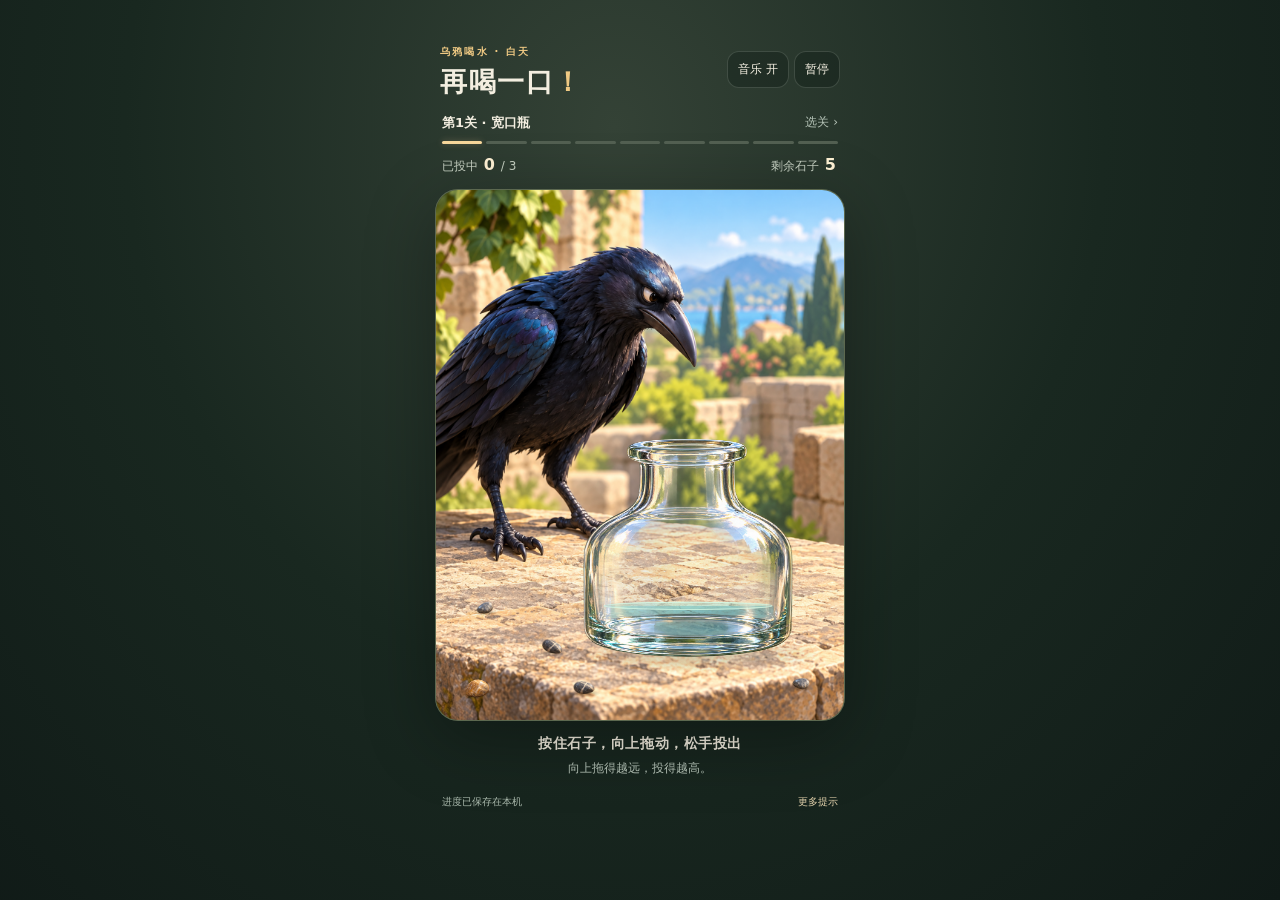
==== index.html @ 1782fc9f "Publish first Crow Water playtest demo" ====
<!doctype html>
<html lang="zh-CN"><head><meta charset="utf-8"><meta name="viewport" content="width=device-width,initial-scale=1"><meta name="robots" content="noindex,nofollow"><title>再喝一口 · 试玩</title></head>
<body><p><a href="releases/0.1.0-playtest.1/">开始试玩《再喝一口》</a></p><script>location.replace('releases/0.1.0-playtest.1/');</script></body></html>
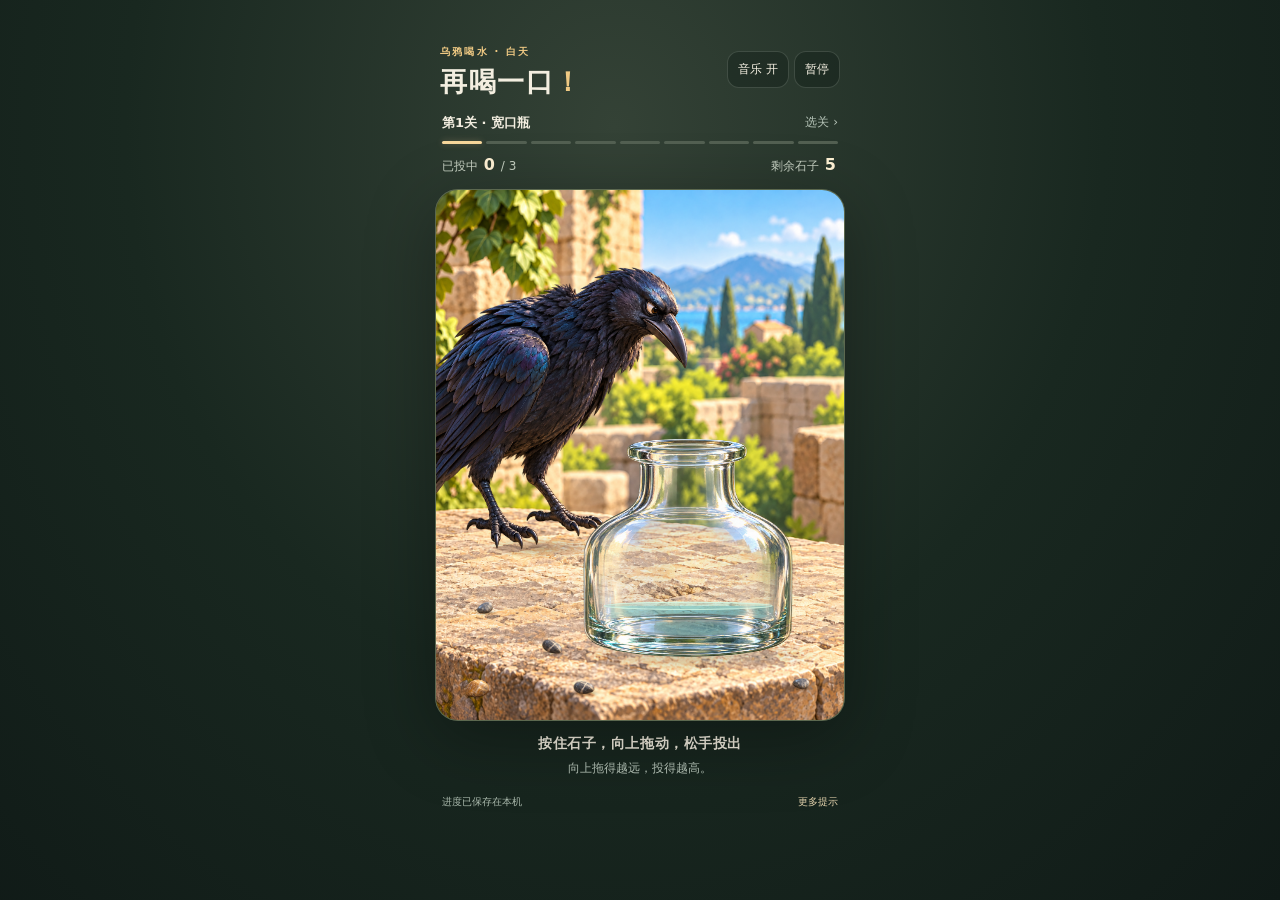
==== commit f7bfd4a9: "Add crow reactions and impact feedback in playtest 0.5.0" ====
--- a/index.html
+++ b/index.html
@@ -1,3 +1,3 @@
 <!doctype html>
 <html lang="zh-CN"><head><meta charset="utf-8"><meta name="viewport" content="width=device-width,initial-scale=1"><meta name="robots" content="noindex,nofollow"><title>再喝一口 · 试玩</title></head>
-<body><p><a href="releases/0.1.0-playtest.1/">开始试玩《再喝一口》</a></p><script>location.replace('releases/0.1.0-playtest.1/');</script></body></html>
+<body><p><a href="releases/0.5.0-playtest.5/">开始试玩《再喝一口》</a></p><script>location.replace('releases/0.5.0-playtest.5/');</script></body></html>
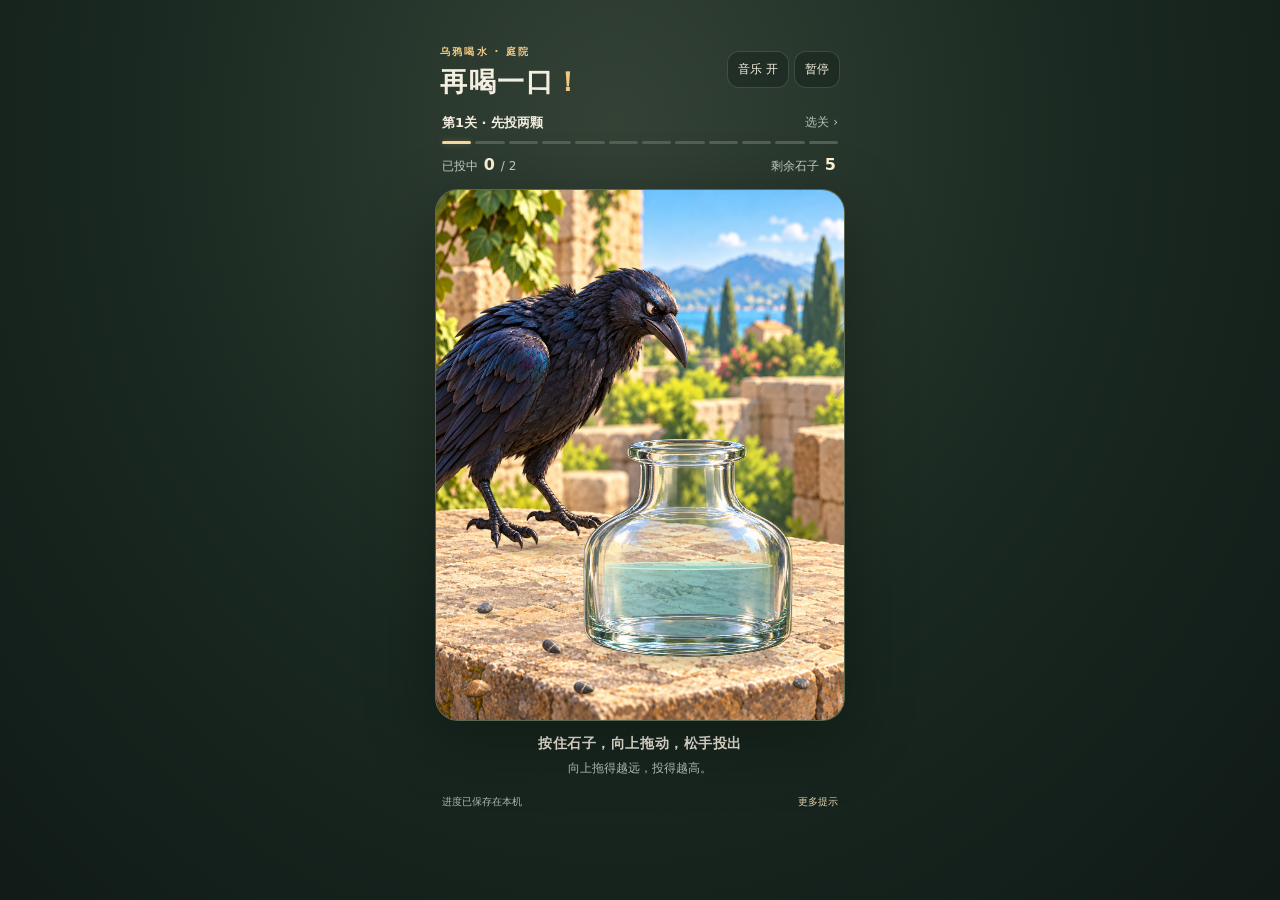
==== commit 887173a4: "Rework opening pace with twelve stages and three places" ====
--- a/index.html
+++ b/index.html
@@ -1,3 +1,3 @@
 <!doctype html>
 <html lang="zh-CN"><head><meta charset="utf-8"><meta name="viewport" content="width=device-width,initial-scale=1"><meta name="robots" content="noindex,nofollow"><title>再喝一口 · 试玩</title></head>
-<body><p><a href="releases/0.5.0-playtest.5/">开始试玩《再喝一口》</a></p><script>location.replace('releases/0.5.0-playtest.5/');</script></body></html>
+<body><p><a href="releases/0.6.0-playtest.6/">开始试玩《再喝一口》</a></p><script>location.replace('releases/0.6.0-playtest.6/');</script></body></html>
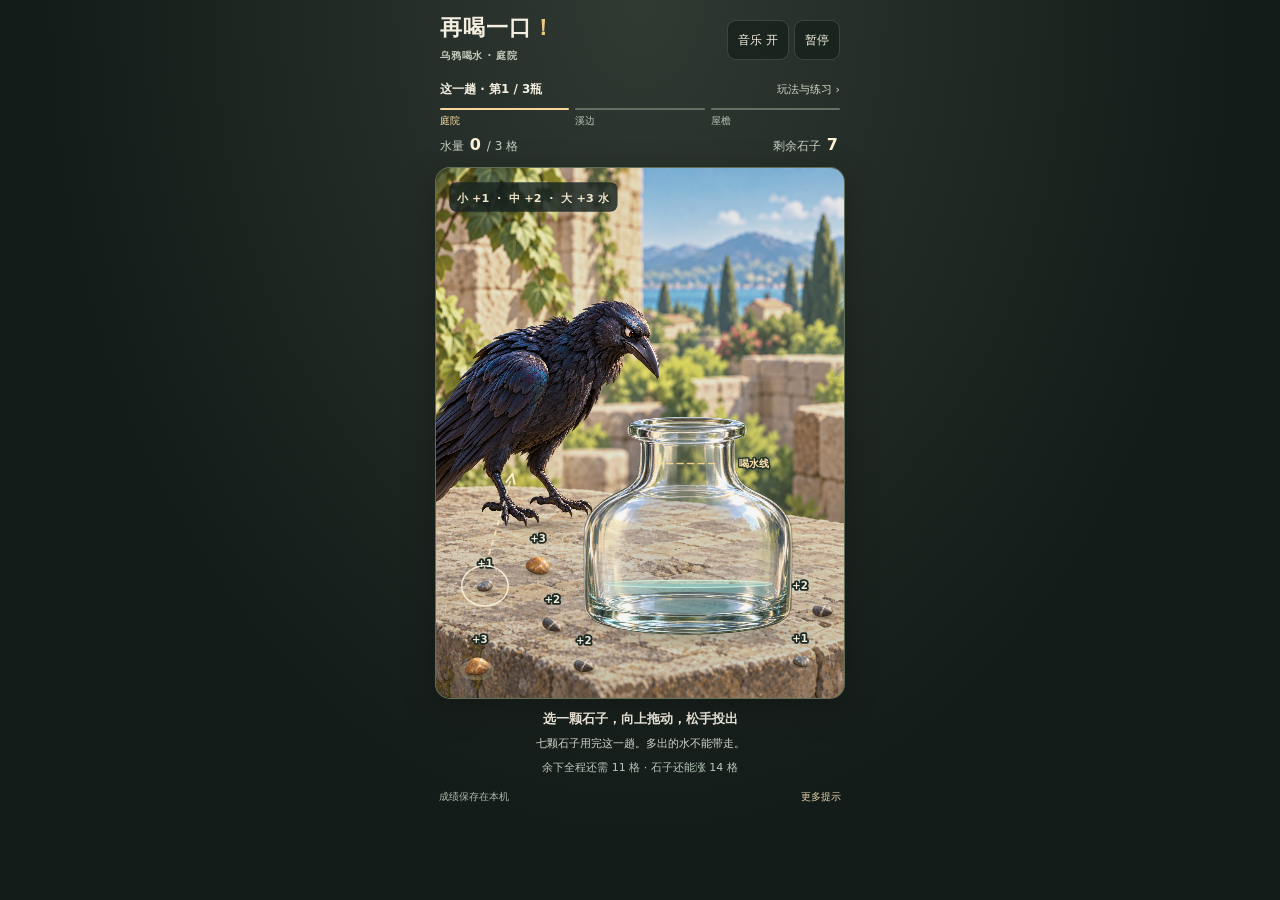
==== commit d714f969: "Release 0.7 compact shared-stone trip and integrated crow animation" ====
--- a/index.html
+++ b/index.html
@@ -1,3 +1,3 @@
 <!doctype html>
 <html lang="zh-CN"><head><meta charset="utf-8"><meta name="viewport" content="width=device-width,initial-scale=1"><meta name="robots" content="noindex,nofollow"><title>再喝一口 · 试玩</title></head>
-<body><p><a href="releases/0.6.0-playtest.6/">开始试玩《再喝一口》</a></p><script>location.replace('releases/0.6.0-playtest.6/');</script></body></html>
+<body><p><a href="releases/0.7.0-playtest.7/">开始试玩《再喝一口》</a></p><script>location.replace('releases/0.7.0-playtest.7/');</script></body></html>
